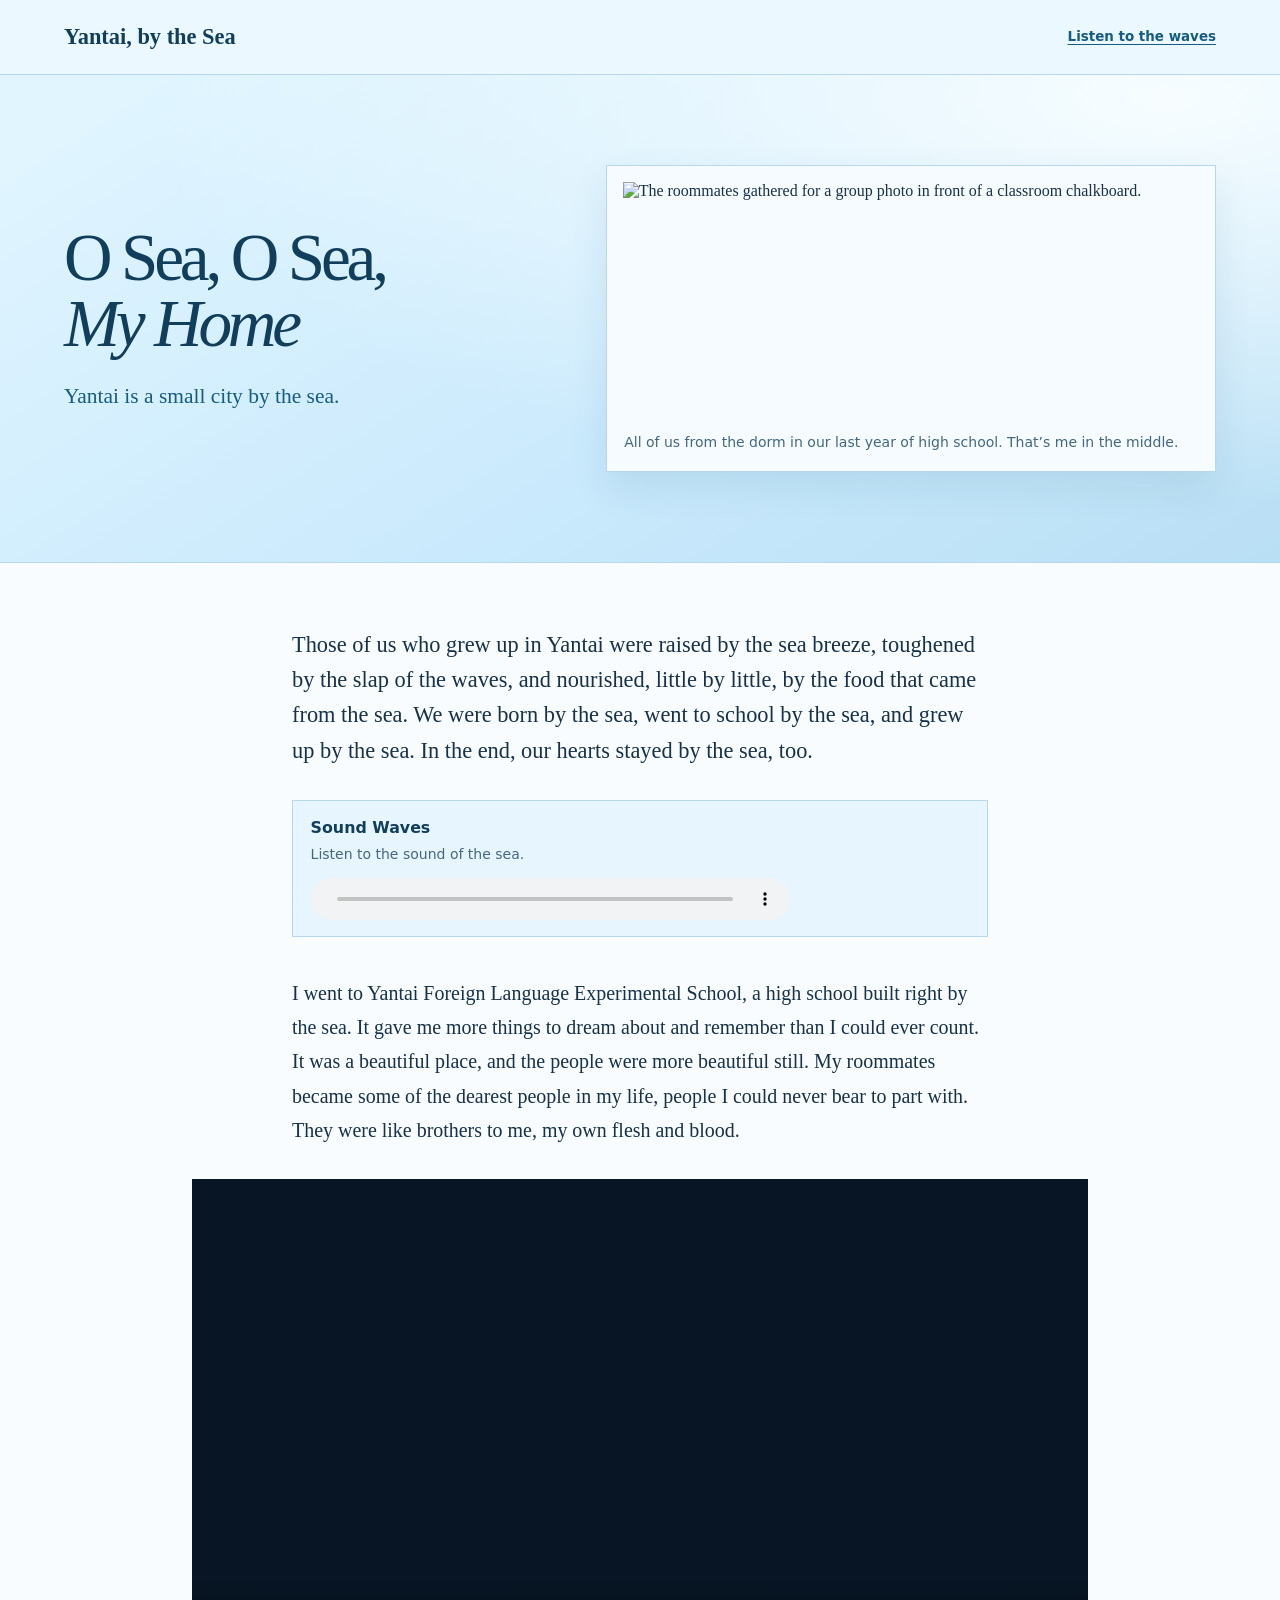
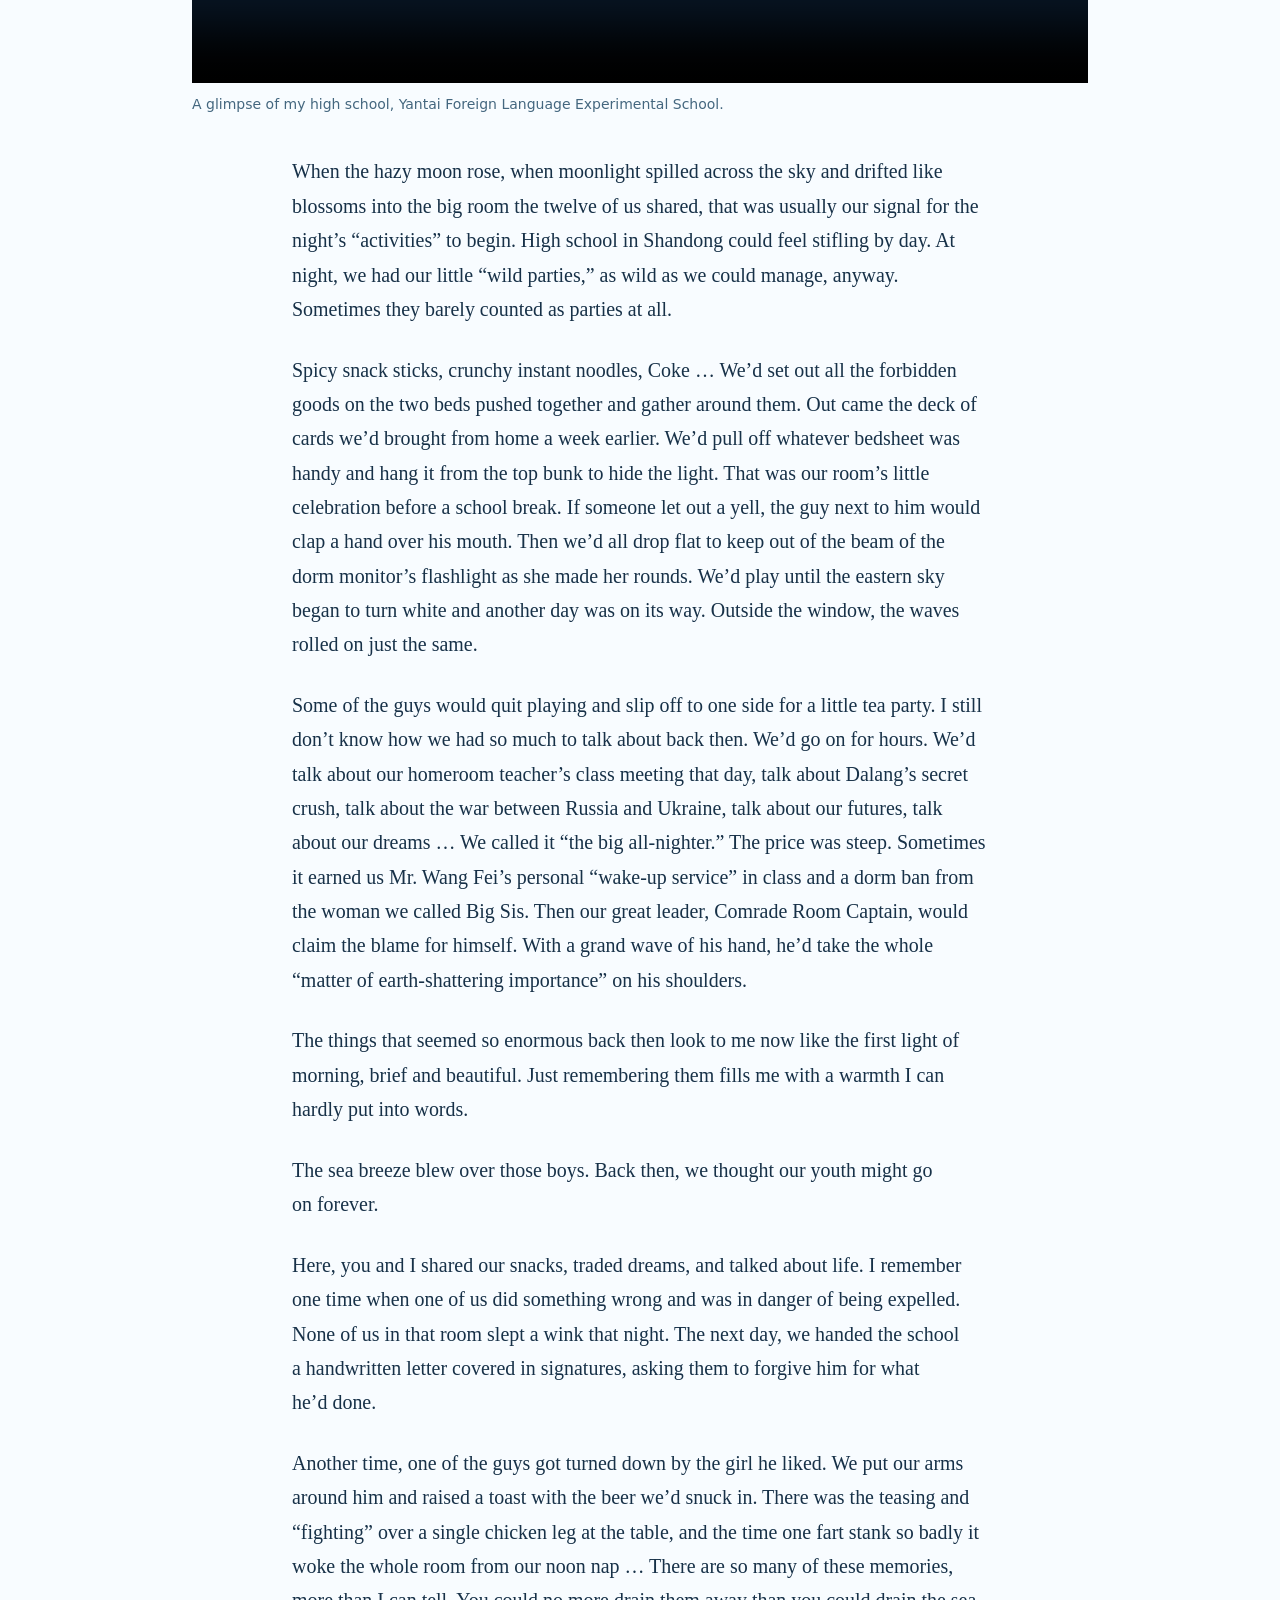
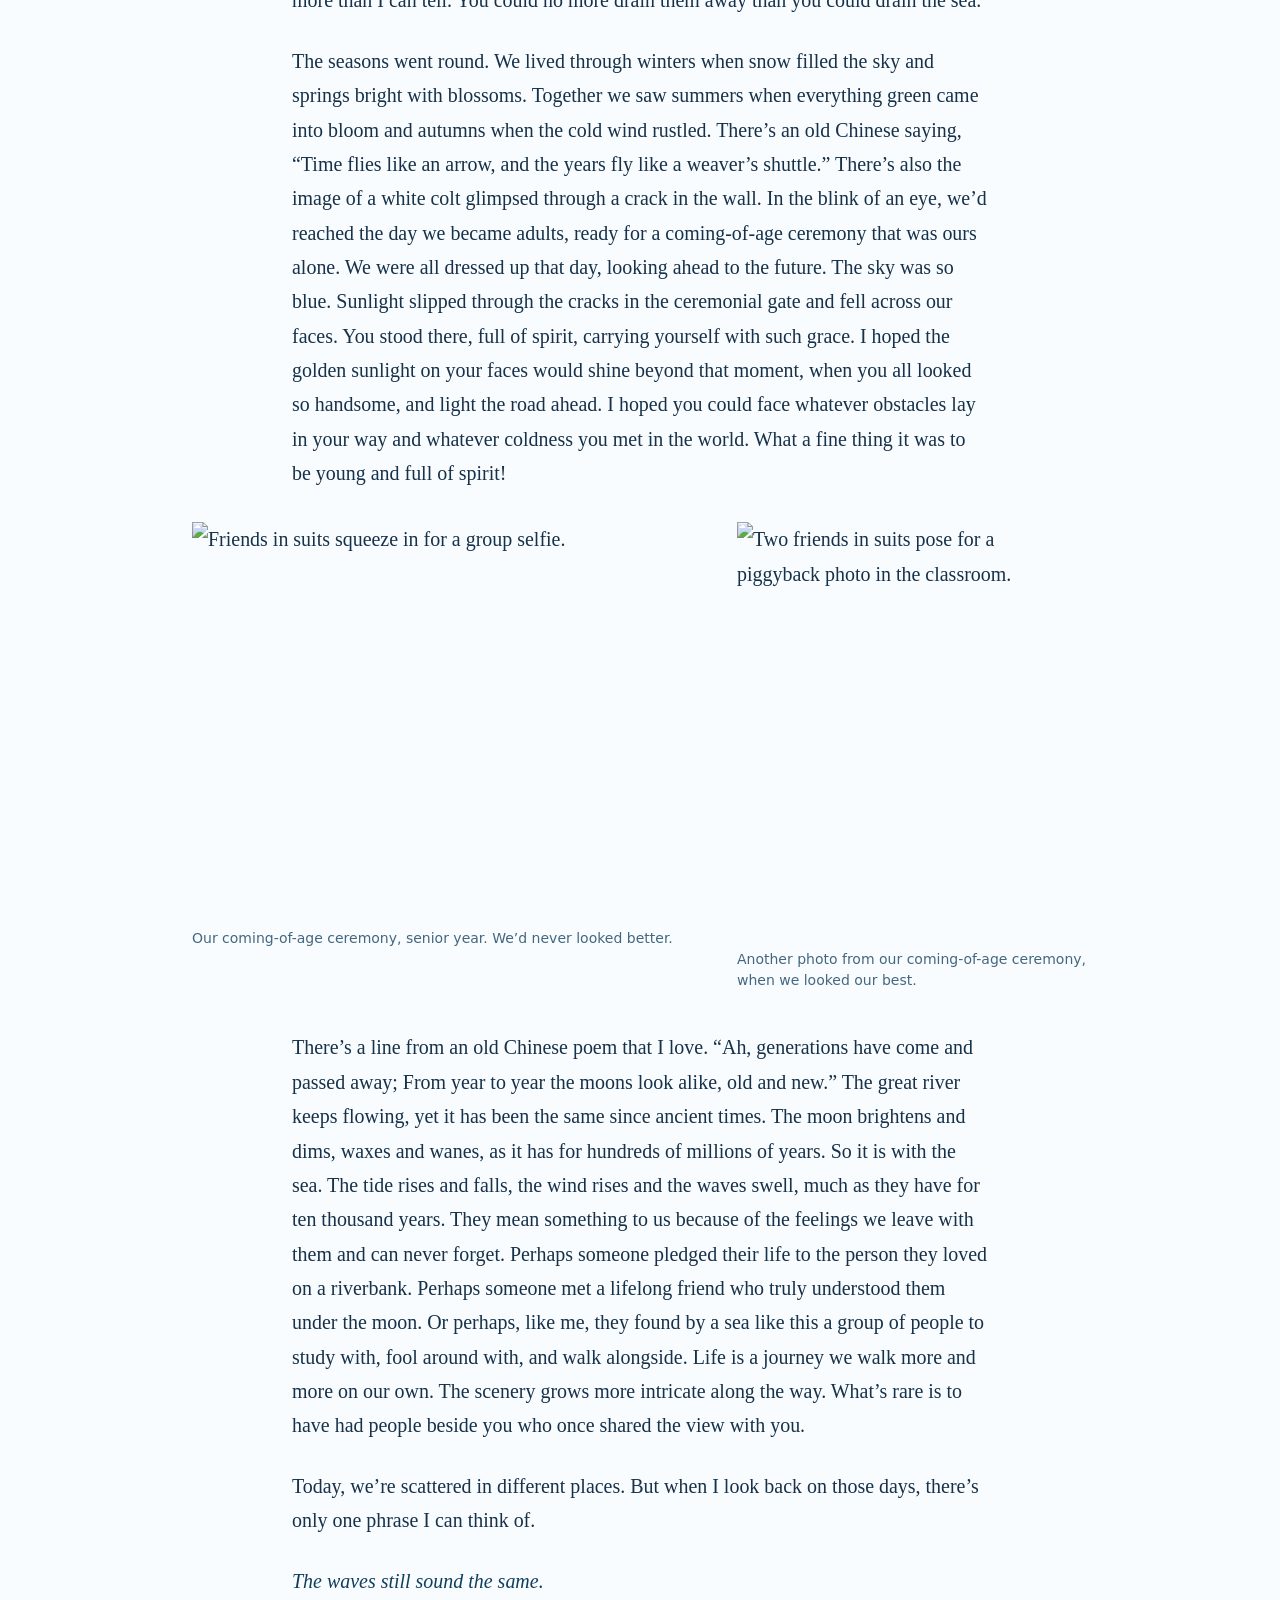
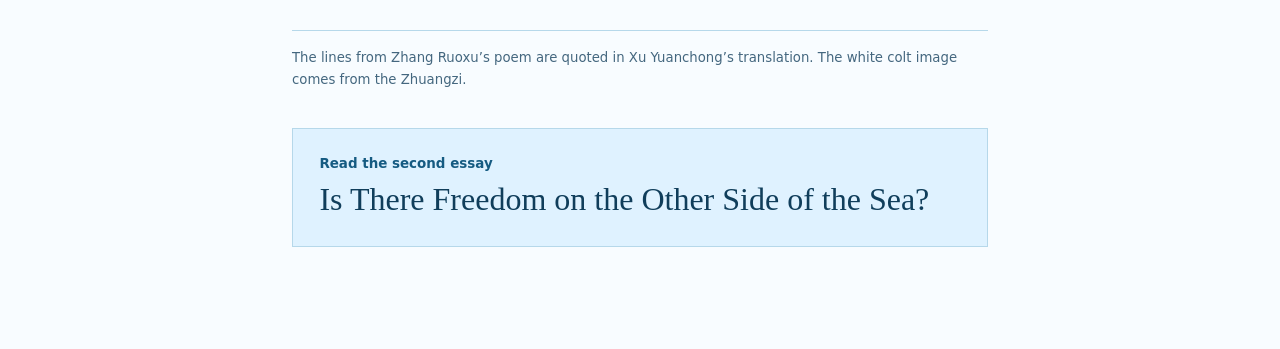
==== index.html @ 81f38581 "Add files via upload" ====
<!doctype html>
<html lang="en">
<head>
<meta charset="utf-8">
<meta name="viewport" content="width=device-width, initial-scale=1">
<meta name="theme-color" content="#d9f0ff">
<title>O Sea, O Sea, My Home | Yantai, by the Sea</title>
<link rel="stylesheet" href="styles.css">
<script src="reader.js" defer></script>
</head>
<body class="day">
<a class="skip" href="#story">Skip to the essay</a>
<header class="masthead"><div class="masthead-inner">
  <a class="brand" href="index.html">Yantai, by the Sea</a>
  <a class="listen-link" href="#waves">Listen to the waves</a>
</div></header>
<main id="story">
<article aria-labelledby="essay-title">
<div class="hero"><div class="hero-inner">
  <div class="hero-copy"><h1 id="essay-title">O Sea, O Sea,<br><em>My Home</em></h1><p class="hero-quote">Yantai is a small city by the sea.</p></div>
  <figure class="cover-photo"><img src="media/roommates.jpg" alt="The roommates gathered for a group photo in front of a classroom chalkboard." width="1160" height="482" loading="eager"><figcaption>All of us from the dorm in our last year of high school. That’s me in the middle.</figcaption></figure>
</div></div>
<div class="prose"><p>Those of us who grew up in Yantai were raised by the sea breeze, toughened by the slap of the waves, and nourished, little by little, by the food that came from the sea. We were born by the sea, went to school by the sea, and grew up by the sea. In the end, our hearts stayed by the sea, too.</p>
<figure class="audio" id="waves">
      <figcaption><strong>Sound Waves</strong><span>Listen to the sound of the sea.</span></figcaption>
      <audio controls preload="none" aria-label="Sound Waves"><source src="media/waves.mp3" type="audio/mpeg"></audio>
    </figure>

<p>I went to Yantai Foreign Language Experimental School, a high school built right by the sea. It gave me more things to dream about and remember than I could ever count. It was a beautiful place, and the people were more beautiful still. My roommates became some of the dearest people in my life, people I could never bear to part with. They were like brothers to me, my own flesh and blood.</p>
<figure class="video wide"><video controls playsinline preload="none" poster="media/school.jpg" aria-label="Yantai Foreign Language Experimental School"><source src="media/school.mp4" type="video/mp4"></video><figcaption>A glimpse of my high school, Yantai Foreign Language Experimental School.</figcaption></figure>
<p>When the hazy moon rose, when moonlight spilled across the sky and drifted like blossoms into the big room the twelve of us shared, that was usually our signal for the night’s “activities” to begin. High school in Shandong could feel stifling by day. At night, we had our little “wild parties,” as wild as we could manage, anyway. Sometimes they barely counted as parties at all.</p>

<p>Spicy snack sticks, crunchy instant noodles, Coke … We’d set out all the forbidden goods on the two beds pushed together and gather around them. Out came the deck of cards we’d brought from home a week earlier. We’d pull off whatever bedsheet was handy and hang it from the top bunk to hide the light. That was our room’s little celebration before a school break. If someone let out a yell, the guy next to him would clap a hand over his mouth. Then we’d all drop flat to keep out of the beam of the dorm monitor’s flashlight as she made her rounds. We’d play until the eastern sky began to turn white and another day was on its way. Outside the window, the waves rolled on just the same.</p>

<p>Some of the guys would quit playing and slip off to one side for a little tea party. I still don’t know how we had so much to talk about back then. We’d go on for hours. We’d talk about our homeroom teacher’s class meeting that day, talk about Dalang’s secret crush, talk about the war between Russia and Ukraine, talk about our futures, talk about our dreams … We called it “the big all-nighter.” The price was steep. Sometimes it earned us Mr. Wang Fei’s personal “wake-up service” in class and a dorm ban from the woman we called Big Sis. Then our great leader, Comrade Room Captain, would claim the blame for himself. With a grand wave of his hand, he’d take the whole “matter of earth-shattering importance” on his shoulders.</p>

<p>The things that seemed so enormous back then look to me now like the first light of morning, brief and beautiful. Just remembering them fills me with a warmth I can hardly put into words.</p>

<p>The sea breeze blew over those boys. Back then, we thought our youth might go on forever.</p>

<p>Here, you and I shared our snacks, traded dreams, and talked about life. I remember one time when one of us did something wrong and was in danger of being expelled. None of us in that room slept a wink that night. The next day, we handed the school a handwritten letter covered in signatures, asking them to forgive him for what he’d done.</p>

<p>Another time, one of the guys got turned down by the girl he liked. We put our arms around him and raised a toast with the beer we’d snuck in. There was the teasing and “fighting” over a single chicken leg at the table, and the time one fart stank so badly it woke the whole room from our noon nap … There are so many of these memories, more than I can tell. You could no more drain them away than you could drain the sea.</p>

<p>The seasons went round. We lived through winters when snow filled the sky and springs bright with blossoms. Together we saw summers when everything green came into bloom and autumns when the cold wind rustled. There’s an old Chinese saying, “Time flies like an arrow, and the years fly like a weaver’s shuttle.” There’s also the image of a white colt glimpsed through a crack in the wall. In the blink of an eye, we’d reached the day we became adults, ready for a coming-of-age ceremony that was ours alone. We were all dressed up that day, looking ahead to the future. The sky was so blue. Sunlight slipped through the cracks in the ceremonial gate and fell across our faces. You stood there, full of spirit, carrying yourself with such grace. I hoped the golden sunlight on your faces would shine beyond that moment, when you all looked so handsome, and light the road ahead. I hoped you could face whatever obstacles lay in your way and whatever coldness you met in the world. What a fine thing it was to be young and full of spirit!</p>
<div class="photo-pair wide"><figure class=""><img src="media/ceremony-group.jpg" alt="Friends in suits squeeze in for a group selfie." width="1920" height="1440" loading="lazy"><figcaption>Our coming-of-age ceremony, senior year. We’d never looked better.</figcaption></figure><figure class=""><img src="media/ceremony-portrait.jpg" alt="Two friends in suits pose for a piggyback photo in the classroom." width="1536" height="2048" loading="lazy"><figcaption>Another photo from our coming-of-age ceremony, when we looked our best.</figcaption></figure></div>
<p>There’s a line from an old Chinese poem that I love. “Ah, generations have come and passed away; From year to year the moons look alike, old and new.” The great river keeps flowing, yet it has been the same since ancient times. The moon brightens and dims, waxes and wanes, as it has for hundreds of millions of years. So it is with the sea. The tide rises and falls, the wind rises and the waves swell, much as they have for ten thousand years. They mean something to us because of the feelings we leave with them and can never forget. Perhaps someone pledged their life to the person they loved on a riverbank. Perhaps someone met a lifelong friend who truly understood them under the moon. Or perhaps, like me, they found by a sea like this a group of people to study with, fool around with, and walk alongside. Life is a journey we walk more and more on our own. The scenery grows more intricate along the way. What’s rare is to have had people beside you who once shared the view with you.</p>

<p>Today, we’re scattered in different places. But when I look back on those days, there’s only one phrase I can think of.</p>

<p class="standalone">The waves still sound the same.</p>
<aside class="source-note">The lines from Zhang Ruoxu’s poem are quoted in Xu Yuanchong’s translation. The white colt image comes from the Zhuangzi.</aside></div>
</article>
<nav class="chapter-link" aria-label="Continue reading">
  <a href="other-side.html"><span>Read the second essay</span><strong>Is There Freedom on the Other Side of the Sea?</strong></a>
</nav>
</main>
</body>
</html>
---- styles.css ----
:root {
  font-family: Georgia, "Times New Roman", serif;
  font-size: 100%;
  --sans: system-ui, -apple-system, "Segoe UI", sans-serif;
  --page: #f8fcff;
  --ink: #173148;
  --heading: #103e5b;
  --muted: #44677f;
  --accent: #155b82;
  --line: #b6d8ea;
  --paper: #e6f5ff;
  --header: #ebf8ff;
  --button: #dff2ff;
  --button-hover: #cfeaff;
  --gutter: clamp(1.25rem, 5vw, 5rem);
}
* { box-sizing: border-box; }
body { margin: 0; background: var(--page); color: var(--ink); }
body.night {
  color-scheme: dark;
  --page: #101c32;
  --ink: #dfebfa;
  --heading: #eef7ff;
  --muted: #acc5e1;
  --accent: #b6dafa;
  --line: #3b5575;
  --paper: #192d49;
  --header: #101e38;
  --button: #1c344f;
  --button-hover: #264663;
}
a { color: var(--accent); text-underline-offset: .26em; }
a:focus-visible, audio:focus-visible, video:focus-visible {
  outline: 2px solid var(--accent);
  outline-offset: 5px;
}
.skip { position: absolute; top: 0; left: 1rem; z-index: 3; padding: .65rem; background: var(--page); transform: translateY(-110%); }
.skip:focus { transform: translateY(0); }
.masthead { background: var(--header); border-bottom: 1px solid var(--line); }
.masthead-inner {
  max-width: 86rem;
  min-height: 4.65rem;
  padding: .65rem var(--gutter);
  margin-inline: auto;
  display: flex;
  align-items: center;
  justify-content: space-between;
  gap: 1.1rem;
}
.brand { color: var(--heading); font-size: clamp(1.08rem, 2.5vw, 1.4rem); font-weight: 700; text-decoration: none; }
.listen-link { font: 600 .84rem/1.4 var(--sans); text-align: right; }
.hero {
  border-bottom: 1px solid var(--line);
  background:
    radial-gradient(ellipse at 91% 5%, #f7fdff 0%, transparent 62%),
    linear-gradient(148deg, #e0f5ff 6%, #c9e9fc 61%, #b9dff4 100%);
}
.hero-inner {
  max-width: 86rem;
  padding: clamp(2.95rem, 7vw, 7rem) var(--gutter);
  margin-inline: auto;
  display: grid;
  grid-template-columns: minmax(0, .9fr) minmax(0, 1.15fr);
  gap: clamp(1.6rem, 5vw, 5.25rem);
  align-items: center;
}
h1 { color: var(--heading); font-weight: 400; margin: 0; font-size: clamp(3.05rem, 6.8vw, 7.2rem); line-height: .98; letter-spacing: -.062em; }
h1 em { font-weight: 400; }
.hero-quote { color: var(--accent); margin: 1.5rem 0 0; font-size: clamp(1.03rem, 2vw, 1.34rem); line-height: 1.45; }
.cover-photo { background: #f5fbff; margin: 0; padding: clamp(.55rem, 1.35vw, 1rem); border: 1px solid #b6d8ea; box-shadow: 0 15px 35px #195b811c; }
.cover-photo figcaption { padding: 0 .1rem .12rem; }
.night .hero {
  background:
    radial-gradient(ellipse at 78% 13%, #37557c 0, transparent 50%),
    linear-gradient(156deg, #233a5b, #132540 60%, #101c32);
}
.night .hero-inner { display: block; max-width: 76rem; padding-block: clamp(3rem, 8.8vw, 8rem); }
.night h1 { font-size: clamp(2.75rem, 6.9vw, 7.2rem); line-height: 1.03; }
.night h1 em { color: #c6e4ff; }
.prose {
  width: min(43.5rem, calc(100% - var(--gutter) * 2));
  margin-inline: auto;
  padding-top: clamp(2.2rem, 5vw, 4rem);
  font-size: clamp(1.12rem, 1rem + .31vw, 1.31rem);
  line-height: 1.72;
  text-wrap: pretty;
}
.prose > p { margin: 0 0 1.32em; }
.prose > p.standalone { font-style: italic; color: var(--heading); }
.prose > p:first-child { font-size: 1.12em; line-height: 1.58; }
figure { margin: 0; }
.prose > figure, .photo-pair { margin-block: 2rem 2.45rem; }
img, video { display: block; width: 100%; height: auto; }
video { background: #071524; aspect-ratio: 16 / 9; object-fit: contain; }
figcaption { color: var(--muted); font: .875rem/1.5 var(--sans); margin-top: .68rem; }
.wide { width: min(56rem, calc(100vw - var(--gutter) * 2)); margin-inline: calc((100% - min(56rem, 100vw - var(--gutter) * 2)) / 2); }
.photo-pair { display: grid; grid-template-columns: 1.5fr 1fr; gap: 1.15rem; align-items: end; }
.photo-pair img { max-height: 26rem; width: auto; max-width: 100%; object-fit: contain; }
.photo-pair figure { align-self: start; min-width: 0; }
.prose > figure:not(.wide):not(.audio) { max-width: 32rem; margin-inline: auto; }
.audio {
  display: grid;
  grid-template-columns: 1fr;
  gap: .8rem;
  padding: .95rem 1.1rem 1rem;
  background: var(--paper);
  border: 1px solid var(--line);
  scroll-margin-top: 1.5rem;
}
.audio figcaption { margin: 0; }
.audio strong { display: block; color: var(--heading); font-size: .99rem; }
.audio span { display: block; margin-top: .23rem; }
audio { width: 100%; max-width: 30rem; height: 42px; }
.source-note { font: .83rem/1.6 var(--sans); color: var(--muted); margin: 2rem 0; padding-top: 1rem; border-top: 1px solid var(--line); }
.chapter-link { width: min(43.5rem, calc(100% - var(--gutter) * 2)); margin: 2.4rem auto clamp(3.2rem, 8vw, 7rem); }
.chapter-link a {
  display: block;
  border: 1px solid var(--line);
  background: var(--button);
  padding: clamp(1.05rem, 3vw, 1.65rem);
  color: var(--heading);
  text-decoration: none;
}
.chapter-link a:hover { background: var(--button-hover); }
.chapter-link span { display: block; font: 600 .84rem/1.25 var(--sans); color: var(--accent); margin-bottom: .45rem; }
.chapter-link strong { display: block; font-size: clamp(1.3rem, 3.4vw, 2rem); font-weight: 400; line-height: 1.24; }
.chapter-link a:hover strong { text-decoration: underline; text-underline-offset: .2em; }
@media (max-width: 680px) {
  .masthead-inner { min-height: 3.7rem; }
  .listen-link { font-size: .77rem; }
  .hero-inner { grid-template-columns: minmax(0, 1fr); }
  .photo-pair { grid-template-columns: 1fr; gap: 1.4rem; }
}
.day h1 { font-size: clamp(2.65rem, 5.25vw, 5.55rem); }
.night h1 { font-size: clamp(2.7rem, 6.15vw, 6.2rem); }
@media (max-width: 680px) {
  .day h1 { font-size: clamp(3rem, 10vw, 4.8rem); }
}
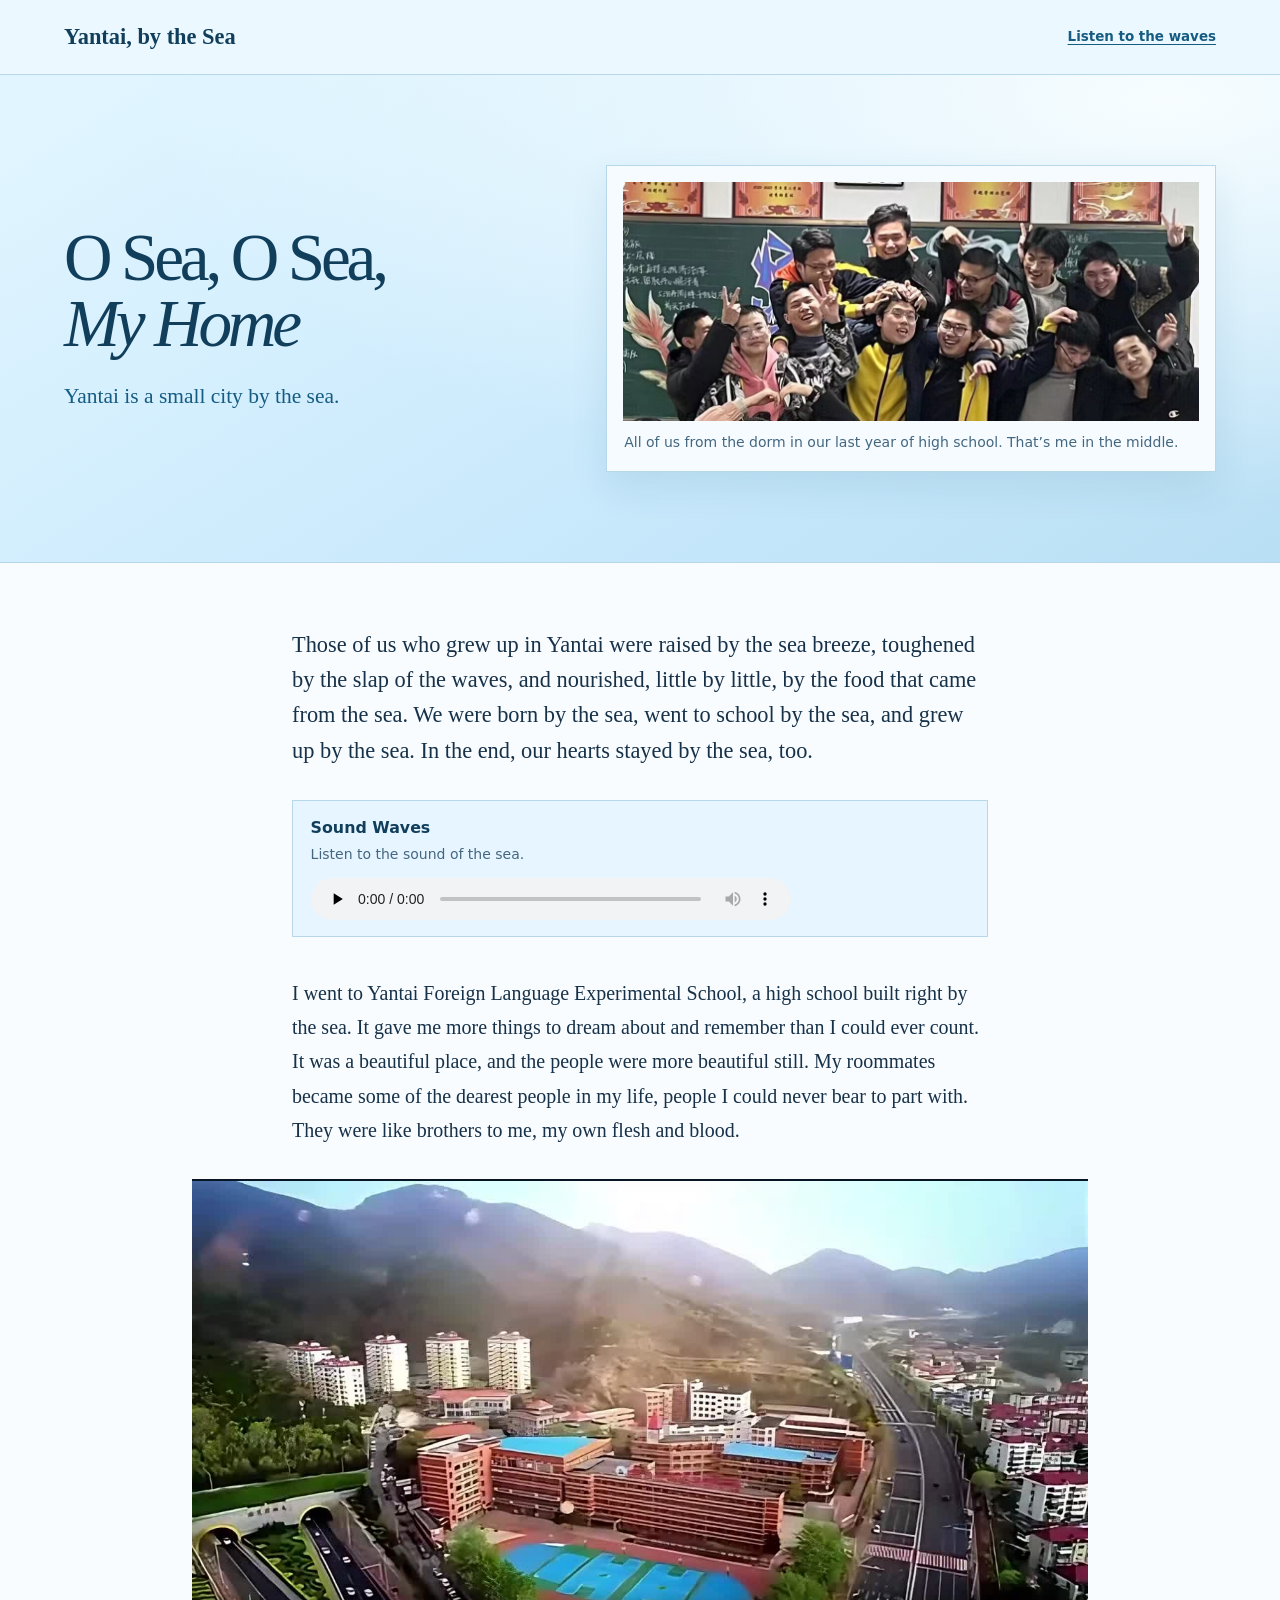
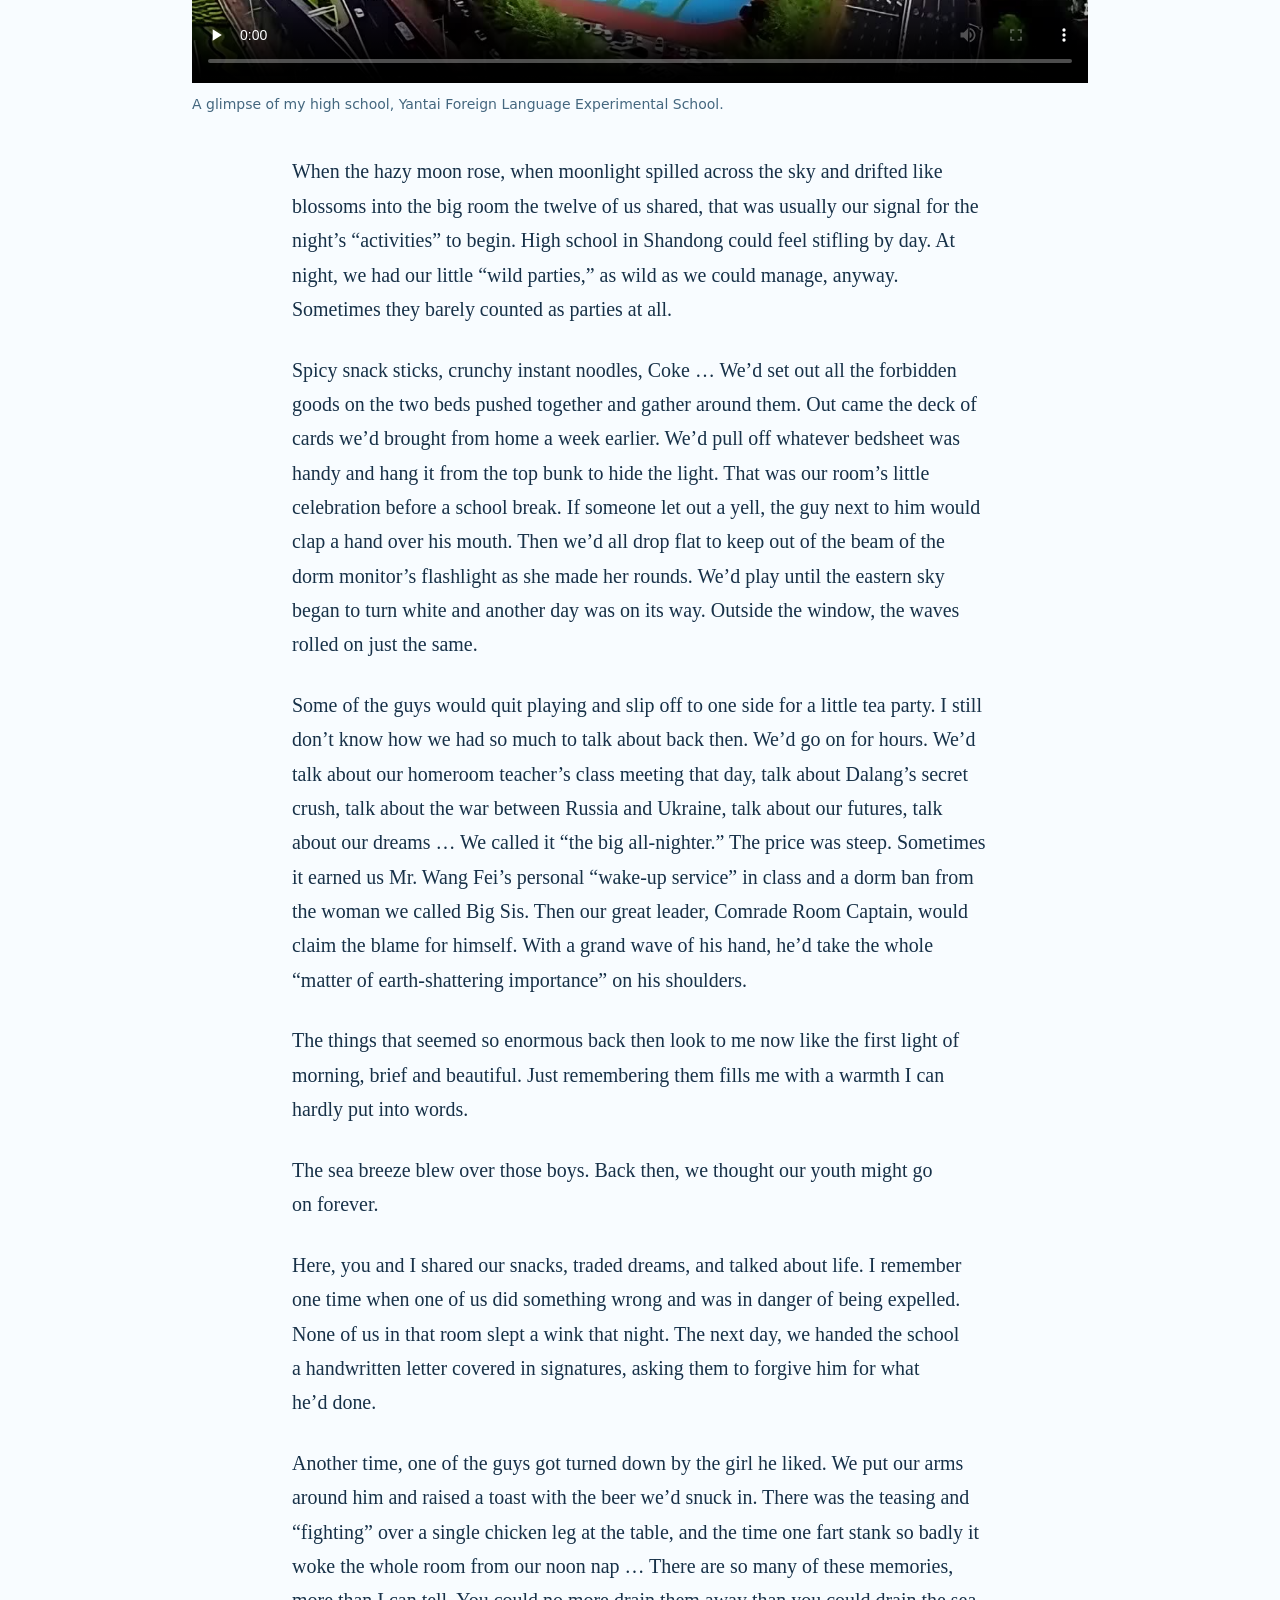
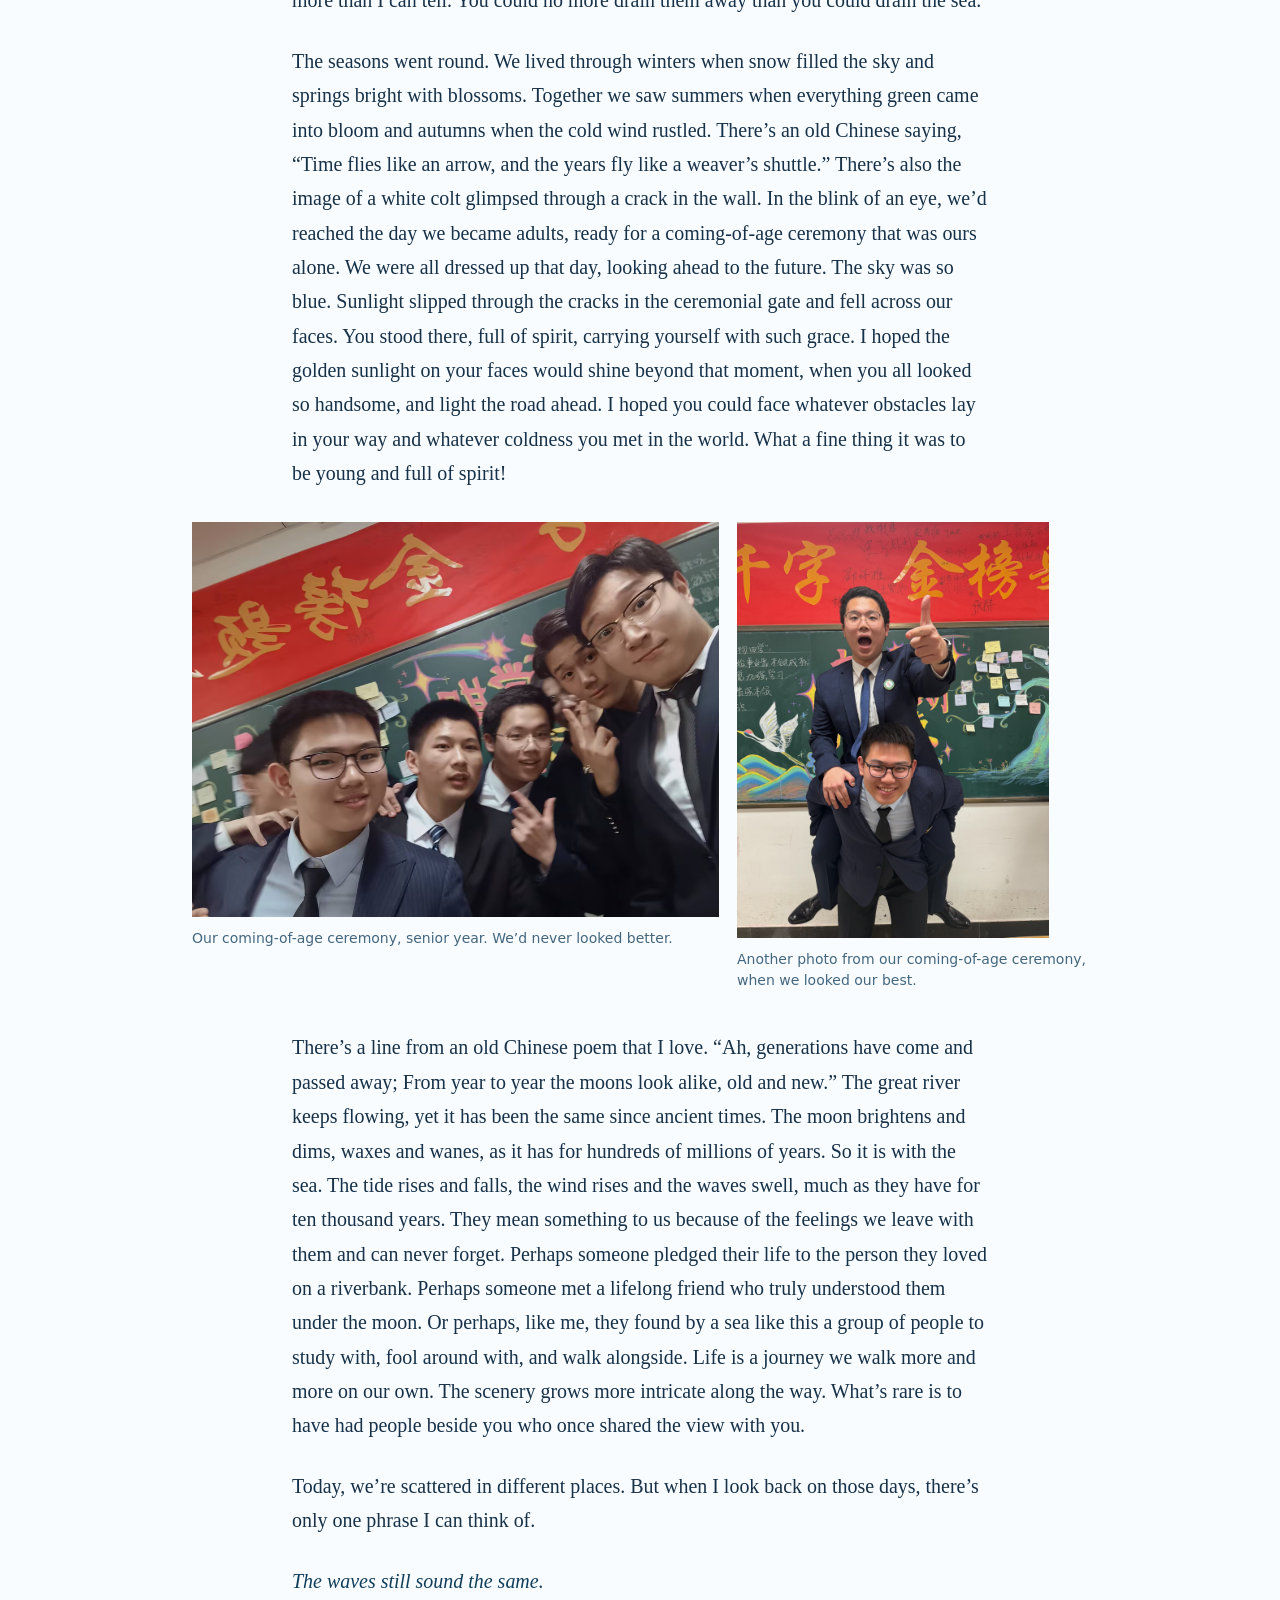
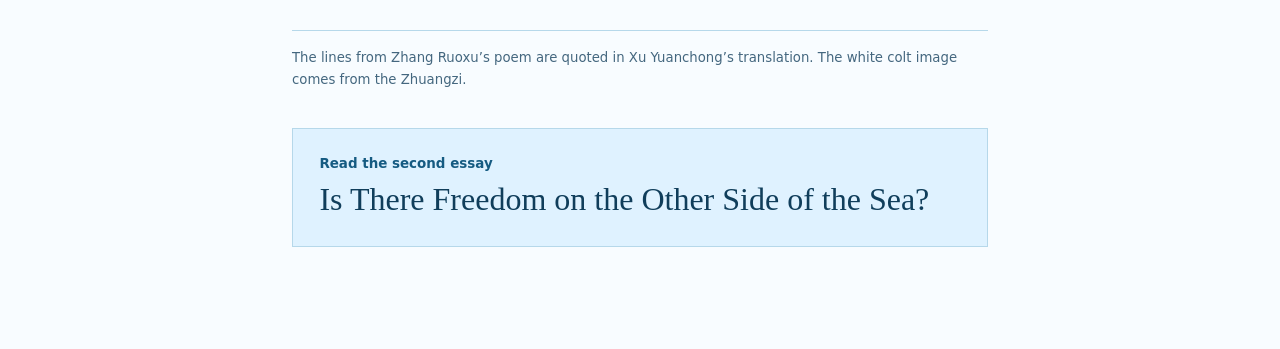
==== commit 2ce80f6c: "Fix media paths for GitHub Pages" ====
--- a/index.html
+++ b/index.html
@@ -18,16 +18,16 @@
 <article aria-labelledby="essay-title">
 <div class="hero"><div class="hero-inner">
   <div class="hero-copy"><h1 id="essay-title">O Sea, O Sea,<br><em>My Home</em></h1><p class="hero-quote">Yantai is a small city by the sea.</p></div>
-  <figure class="cover-photo"><img src="media/roommates.jpg" alt="The roommates gathered for a group photo in front of a classroom chalkboard." width="1160" height="482" loading="eager"><figcaption>All of us from the dorm in our last year of high school. That’s me in the middle.</figcaption></figure>
+  <figure class="cover-photo"><img src="roommates.jpg" alt="The roommates gathered for a group photo in front of a classroom chalkboard." width="1160" height="482" loading="eager"><figcaption>All of us from the dorm in our last year of high school. That’s me in the middle.</figcaption></figure>
 </div></div>
 <div class="prose"><p>Those of us who grew up in Yantai were raised by the sea breeze, toughened by the slap of the waves, and nourished, little by little, by the food that came from the sea. We were born by the sea, went to school by the sea, and grew up by the sea. In the end, our hearts stayed by the sea, too.</p>
 <figure class="audio" id="waves">
       <figcaption><strong>Sound Waves</strong><span>Listen to the sound of the sea.</span></figcaption>
-      <audio controls preload="none" aria-label="Sound Waves"><source src="media/waves.mp3" type="audio/mpeg"></audio>
+      <audio controls preload="none" aria-label="Sound Waves"><source src="waves.mp3" type="audio/mpeg"></audio>
     </figure>
 
 <p>I went to Yantai Foreign Language Experimental School, a high school built right by the sea. It gave me more things to dream about and remember than I could ever count. It was a beautiful place, and the people were more beautiful still. My roommates became some of the dearest people in my life, people I could never bear to part with. They were like brothers to me, my own flesh and blood.</p>
-<figure class="video wide"><video controls playsinline preload="none" poster="media/school.jpg" aria-label="Yantai Foreign Language Experimental School"><source src="media/school.mp4" type="video/mp4"></video><figcaption>A glimpse of my high school, Yantai Foreign Language Experimental School.</figcaption></figure>
+<figure class="video wide"><video controls playsinline preload="none" poster="school.jpg" aria-label="Yantai Foreign Language Experimental School"><source src="school.mp4" type="video/mp4"></video><figcaption>A glimpse of my high school, Yantai Foreign Language Experimental School.</figcaption></figure>
 <p>When the hazy moon rose, when moonlight spilled across the sky and drifted like blossoms into the big room the twelve of us shared, that was usually our signal for the night’s “activities” to begin. High school in Shandong could feel stifling by day. At night, we had our little “wild parties,” as wild as we could manage, anyway. Sometimes they barely counted as parties at all.</p>
 
 <p>Spicy snack sticks, crunchy instant noodles, Coke … We’d set out all the forbidden goods on the two beds pushed together and gather around them. Out came the deck of cards we’d brought from home a week earlier. We’d pull off whatever bedsheet was handy and hang it from the top bunk to hide the light. That was our room’s little celebration before a school break. If someone let out a yell, the guy next to him would clap a hand over his mouth. Then we’d all drop flat to keep out of the beam of the dorm monitor’s flashlight as she made her rounds. We’d play until the eastern sky began to turn white and another day was on its way. Outside the window, the waves rolled on just the same.</p>
@@ -43,7 +43,7 @@
 <p>Another time, one of the guys got turned down by the girl he liked. We put our arms around him and raised a toast with the beer we’d snuck in. There was the teasing and “fighting” over a single chicken leg at the table, and the time one fart stank so badly it woke the whole room from our noon nap … There are so many of these memories, more than I can tell. You could no more drain them away than you could drain the sea.</p>
 
 <p>The seasons went round. We lived through winters when snow filled the sky and springs bright with blossoms. Together we saw summers when everything green came into bloom and autumns when the cold wind rustled. There’s an old Chinese saying, “Time flies like an arrow, and the years fly like a weaver’s shuttle.” There’s also the image of a white colt glimpsed through a crack in the wall. In the blink of an eye, we’d reached the day we became adults, ready for a coming-of-age ceremony that was ours alone. We were all dressed up that day, looking ahead to the future. The sky was so blue. Sunlight slipped through the cracks in the ceremonial gate and fell across our faces. You stood there, full of spirit, carrying yourself with such grace. I hoped the golden sunlight on your faces would shine beyond that moment, when you all looked so handsome, and light the road ahead. I hoped you could face whatever obstacles lay in your way and whatever coldness you met in the world. What a fine thing it was to be young and full of spirit!</p>
-<div class="photo-pair wide"><figure class=""><img src="media/ceremony-group.jpg" alt="Friends in suits squeeze in for a group selfie." width="1920" height="1440" loading="lazy"><figcaption>Our coming-of-age ceremony, senior year. We’d never looked better.</figcaption></figure><figure class=""><img src="media/ceremony-portrait.jpg" alt="Two friends in suits pose for a piggyback photo in the classroom." width="1536" height="2048" loading="lazy"><figcaption>Another photo from our coming-of-age ceremony, when we looked our best.</figcaption></figure></div>
+<div class="photo-pair wide"><figure class=""><img src="ceremony-group.jpg" alt="Friends in suits squeeze in for a group selfie." width="1920" height="1440" loading="lazy"><figcaption>Our coming-of-age ceremony, senior year. We’d never looked better.</figcaption></figure><figure class=""><img src="ceremony-portrait.jpg" alt="Two friends in suits pose for a piggyback photo in the classroom." width="1536" height="2048" loading="lazy"><figcaption>Another photo from our coming-of-age ceremony, when we looked our best.</figcaption></figure></div>
 <p>There’s a line from an old Chinese poem that I love. “Ah, generations have come and passed away; From year to year the moons look alike, old and new.” The great river keeps flowing, yet it has been the same since ancient times. The moon brightens and dims, waxes and wanes, as it has for hundreds of millions of years. So it is with the sea. The tide rises and falls, the wind rises and the waves swell, much as they have for ten thousand years. They mean something to us because of the feelings we leave with them and can never forget. Perhaps someone pledged their life to the person they loved on a riverbank. Perhaps someone met a lifelong friend who truly understood them under the moon. Or perhaps, like me, they found by a sea like this a group of people to study with, fool around with, and walk alongside. Life is a journey we walk more and more on our own. The scenery grows more intricate along the way. What’s rare is to have had people beside you who once shared the view with you.</p>
 
 <p>Today, we’re scattered in different places. But when I look back on those days, there’s only one phrase I can think of.</p>
